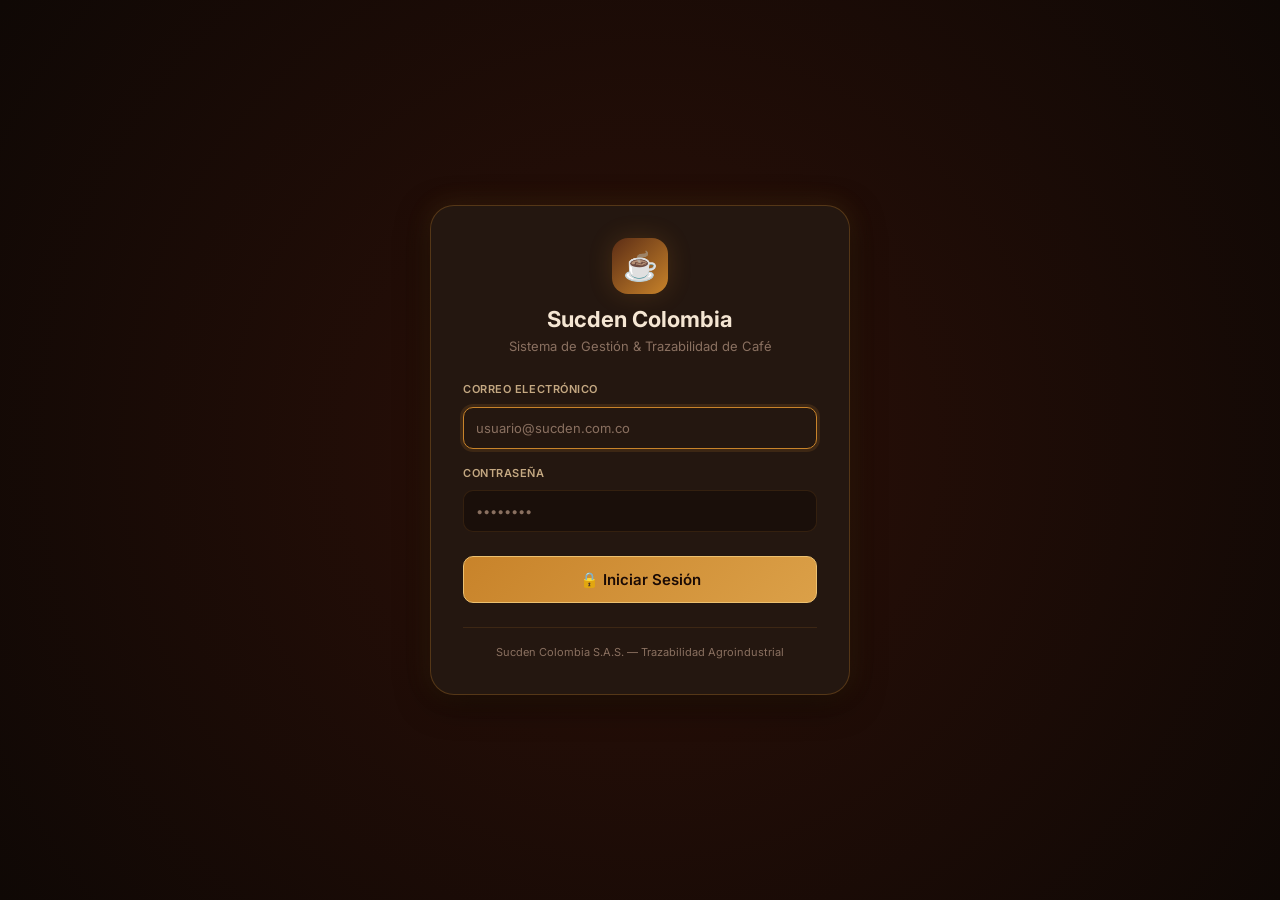
==== app.html @ e95acf9c "Add files via upload" ====
<!DOCTYPE html>
<html lang="es">
<head>
  <meta charset="UTF-8">
  <meta name="viewport" content="width=device-width, initial-scale=1.0">
  <title>Sucden Colombia — Trazabilidad de Café</title>
  <link rel="stylesheet" href="src/styles/main.css">
</head>
<body>

  <div class="app-shell">
    <!-- Sidebar Left -->
    <aside class="sidebar" id="sidebar">
      <div class="sidebar-brand">
        <div class="brand-logo">☕</div>
        <div class="brand-text">
          <div class="brand-name">Sucden</div>
          <div class="brand-sub">Colombia S.A.S.</div>
        </div>
      </div>

      <nav class="sidebar-nav" id="sidebar-nav"></nav>

      <div class="sidebar-footer">
        <div id="sidebar-user"></div>
        <button class="btn btn-outline btn-sm mt-2" style="width:100%;justify-content:center;margin-top:8px" onclick="Auth.logout()">
          🚪 Cerrar Sesión
        </button>
      </div>
    </aside>

    <!-- Main Wrapper -->
    <div class="main-wrapper" id="main-wrapper">
      <!-- Topbar Header -->
      <header class="topbar">
        <button class="topbar-toggle" id="sidebar-toggle" title="Contraer menú">☰</button>

        <div class="page-breadcrumb">
          <span>Sucden Colombia</span>
          <span>/</span>
          <span class="breadcrumb-current" id="breadcrumb-current">Dashboard</span>
        </div>

        <div class="topbar-actions">
          <button class="icon-btn" onclick="Router.navigate('novedades')" title="Novedades">
            ⚠️
          </button>
          <button class="icon-btn" onclick="Modal.open('modal-config-api')" title="Configurar API WebApp">
            ⚙️
          </button>
        </div>
      </header>

      <!-- Page Content Viewport -->
      <main class="page-content" id="page-content">
        <div class="loading-overlay">
          <div class="spinner" style="width:36px;height:36px"></div>
        </div>
      </main>
    </div>
  </div>

  <!-- Modal Configuración API Backend -->
  <div class="modal-backdrop modal-sm" id="modal-config-api">
    <div class="modal">
      <div class="modal-header">
        <h3 class="modal-title">⚙️ URL Backend Google Apps Script</h3>
        <button class="modal-close" onclick="Modal.close('modal-config-api')">✕</button>
      </div>
      <div class="modal-body">
        <p class="fs-xs text-muted mb-4">Ingrese la URL obtenida al desplegar el Web App en Apps Script (Publicar → Implementación web).</p>
        <div class="form-group">
          <label class="form-label" for="api-url-input">URL del WebApp</label>
          <input type="url" id="api-url-input" class="form-control" placeholder="https://script.google.com/macros/s/.../exec">
        </div>
      </div>
      <div class="modal-footer">
        <button class="btn btn-outline" onclick="Modal.close('modal-config-api')">Cancelar</button>
        <button class="btn btn-gold" onclick="saveApiUrl()">Guardar URL</button>
      </div>
    </div>
  </div>

  <!-- Core Scripts -->
  <script src="src/services/api.js"></script>
  <script src="src/services/auth.js"></script>
  <script src="src/utils/formatters.js"></script>
  <script src="src/components/ui.js"></script>
  <script src="src/components/router.js"></script>

  <!-- Page Modules -->
  <script src="src/pages/dashboard.js"></script>
  <script src="src/pages/recepcion.js"></script>
  <script src="src/pages/lotes.js"></script>
  <script src="src/pages/calidad.js"></script>
  <script src="src/pages/produccion.js"></script>
  <script src="src/pages/inventario.js"></script>
  <script src="src/pages/empaque.js"></script>
  <script src="src/pages/despachos.js"></script>
  <script src="src/pages/documentos.js"></script>
  <script src="src/pages/novedades.js"></script>
  <script src="src/pages/reportes.js"></script>
  <script src="src/pages/administracion.js"></script>

  <script>
    // Inicialización del SPA
    document.addEventListener('DOMContentLoaded', () => {
      if (!Auth.requireAuth()) return;

      buildSidebar();
      initSidebarToggle();
      Router.init();

      // Cargar URL API actual
      const input = document.getElementById('api-url-input');
      if (input) input.value = API.BASE_URL;
    });

    function saveApiUrl() {
      const val = document.getElementById('api-url-input').value.trim();
      if (val) {
        API.setBaseUrl(val);
      }
    }
  </script>
</body>
</html>
---- src/styles/main.css ----
/* ============================================================
   main.css — Sucden Colombia · Design System
   Tipografía, variables, reset, layout base
   ============================================================ */

@import url('https://fonts.googleapis.com/css2?family=Inter:wght@300;400;500;600;700;800&display=swap');

/* ── Custom Properties ───────────────────────────────────── */
:root {
  /* Paleta corporativa café */
  --coffee-950:  #1A0A05;
  --coffee-900:  #2C1008;
  --coffee-800:  #3D1A0E;
  --coffee-700:  #5C2D15;
  --coffee-600:  #7A3D1E;
  --coffee-500:  #9B5028;
  --coffee-400:  #C06C38;
  --coffee-300:  #D4884E;
  --coffee-200:  #E8B082;
  --coffee-100:  #F3D5B5;
  --coffee-50:   #FAF0E6;

  --gold-500:    #C8832A;
  --gold-400:    #DBA048;
  --gold-300:    #ECC070;
  --gold-100:    #FBF0D9;

  --cream:       #F5E6D3;
  --cream-dark:  #EDD5BB;

  --olive-700:   #3D4A2D;
  --olive-500:   #5C6E42;
  --olive-300:   #8A9E67;

  /* UI Colors */
  --bg-base:     #0F0805;
  --bg-surface:  #1C120D;
  --bg-card:     #241710;
  --bg-elevated: #2E1E14;
  --bg-input:    #1A0F0A;

  --border-subtle:  rgba(200, 131, 42, 0.15);
  --border-default: rgba(200, 131, 42, 0.3);
  --border-strong:  rgba(200, 131, 42, 0.5);

  --text-primary:   #F5E6D3;
  --text-secondary: #C4A882;
  --text-muted:     #8A7060;
  --text-inverse:   #1A0A05;

  /* Status */
  --success:     #4CAF78;
  --success-bg:  rgba(76, 175, 120, 0.12);
  --warning:     #F5A623;
  --warning-bg:  rgba(245, 166, 35, 0.12);
  --danger:      #E05252;
  --danger-bg:   rgba(224, 82, 82, 0.12);
  --info:        #5BB8E8;
  --info-bg:     rgba(91, 184, 232, 0.12);

  /* Spacing */
  --sp-1: 4px;
  --sp-2: 8px;
  --sp-3: 12px;
  --sp-4: 16px;
  --sp-5: 20px;
  --sp-6: 24px;
  --sp-8: 32px;
  --sp-10: 40px;
  --sp-12: 48px;
  --sp-16: 64px;

  /* Radius */
  --r-sm:  6px;
  --r-md:  10px;
  --r-lg:  16px;
  --r-xl:  24px;
  --r-full: 9999px;

  /* Shadows */
  --shadow-sm:  0 1px 3px rgba(0,0,0,0.4);
  --shadow-md:  0 4px 16px rgba(0,0,0,0.5);
  --shadow-lg:  0 8px 32px rgba(0,0,0,0.6);
  --shadow-glow:0 0 24px rgba(200, 131, 42, 0.2);

  /* Sidebar */
  --sidebar-w:  260px;
  --sidebar-collapsed: 72px;

  /* Transitions */
  --tr-fast:  0.15s ease;
  --tr-base:  0.25s ease;
  --tr-slow:  0.4s ease;

  /* Typography */
  --font-body: 'Inter', -apple-system, BlinkMacSystemFont, sans-serif;
  --font-mono: 'Cascadia Code', 'Fira Code', monospace;

  --text-xs:   11px;
  --text-sm:   13px;
  --text-base: 14px;
  --text-md:   15px;
  --text-lg:   18px;
  --text-xl:   22px;
  --text-2xl:  28px;
  --text-3xl:  36px;
}

/* ── Reset ───────────────────────────────────────────────── */
*, *::before, *::after { box-sizing: border-box; margin: 0; padding: 0; }

html { font-size: 16px; -webkit-font-smoothing: antialiased; scroll-behavior: smooth; }

body {
  font-family: var(--font-body);
  font-size: var(--text-base);
  color: var(--text-primary);
  background: var(--bg-base);
  line-height: 1.6;
  min-height: 100vh;
  overflow-x: hidden;
}

a { color: var(--gold-400); text-decoration: none; transition: color var(--tr-fast); }
a:hover { color: var(--gold-300); }

img, svg { display: block; max-width: 100%; }

button, input, select, textarea { font-family: inherit; font-size: inherit; }

/* ── Scrollbar ───────────────────────────────────────────── */
::-webkit-scrollbar { width: 6px; height: 6px; }
::-webkit-scrollbar-track { background: var(--bg-base); }
::-webkit-scrollbar-thumb { background: var(--coffee-600); border-radius: var(--r-full); }
::-webkit-scrollbar-thumb:hover { background: var(--coffee-500); }

/* ── Layout App Shell ────────────────────────────────────── */
.app-shell {
  display: flex;
  min-height: 100vh;
}

.sidebar {
  width: var(--sidebar-w);
  min-height: 100vh;
  background: var(--bg-surface);
  border-right: 1px solid var(--border-subtle);
  display: flex;
  flex-direction: column;
  position: fixed;
  top: 0; left: 0;
  z-index: 100;
  transition: width var(--tr-base);
  overflow: hidden;
}

.sidebar.collapsed { width: var(--sidebar-collapsed); }

.main-wrapper {
  flex: 1;
  margin-left: var(--sidebar-w);
  min-height: 100vh;
  display: flex;
  flex-direction: column;
  transition: margin-left var(--tr-base);
}

.sidebar.collapsed ~ .main-wrapper,
.main-wrapper.sidebar-collapsed { margin-left: var(--sidebar-collapsed); }

.topbar {
  height: 60px;
  background: var(--bg-surface);
  border-bottom: 1px solid var(--border-subtle);
  display: flex;
  align-items: center;
  padding: 0 var(--sp-6);
  gap: var(--sp-4);
  position: sticky;
  top: 0;
  z-index: 90;
}

.page-content {
  flex: 1;
  padding: var(--sp-6);
  overflow-y: auto;
}

/* ── Sidebar Brand ───────────────────────────────────────── */
.sidebar-brand {
  padding: var(--sp-5) var(--sp-4);
  display: flex;
  align-items: center;
  gap: var(--sp-3);
  border-bottom: 1px solid var(--border-subtle);
  min-height: 72px;
}

.brand-logo {
  width: 40px;
  height: 40px;
  border-radius: var(--r-md);
  background: linear-gradient(135deg, var(--coffee-700), var(--gold-500));
  display: flex;
  align-items: center;
  justify-content: center;
  font-size: 20px;
  flex-shrink: 0;
  box-shadow: var(--shadow-glow);
}

.brand-text { overflow: hidden; white-space: nowrap; }
.brand-name {
  font-weight: 700;
  font-size: var(--text-md);
  color: var(--text-primary);
  line-height: 1.2;
}
.brand-sub {
  font-size: var(--text-xs);
  color: var(--gold-400);
  text-transform: uppercase;
  letter-spacing: 0.08em;
}

/* ── Sidebar Nav ─────────────────────────────────────────── */
.sidebar-nav {
  flex: 1;
  padding: var(--sp-4) 0;
  overflow-y: auto;
}

.nav-group-label {
  font-size: var(--text-xs);
  font-weight: 600;
  text-transform: uppercase;
  letter-spacing: 0.1em;
  color: var(--text-muted);
  padding: var(--sp-5) var(--sp-4) var(--sp-2);
  white-space: nowrap;
  overflow: hidden;
}

.nav-item {
  display: flex;
  align-items: center;
  gap: var(--sp-3);
  padding: var(--sp-3) var(--sp-4);
  margin: 1px var(--sp-2);
  border-radius: var(--r-md);
  color: var(--text-secondary);
  cursor: pointer;
  transition: all var(--tr-fast);
  white-space: nowrap;
  overflow: hidden;
  border: 1px solid transparent;
  font-weight: 500;
}

.nav-item:hover {
  background: var(--bg-elevated);
  color: var(--text-primary);
  border-color: var(--border-subtle);
}

.nav-item.active {
  background: linear-gradient(135deg, var(--coffee-800), var(--coffee-700));
  color: var(--cream);
  border-color: var(--border-default);
  box-shadow: var(--shadow-sm);
}

.nav-item.active .nav-icon { color: var(--gold-300); }

.nav-icon {
  font-size: 18px;
  flex-shrink: 0;
  width: 24px;
  display: flex;
  align-items: center;
  justify-content: center;
}

.nav-label { font-size: var(--text-sm); }
.nav-badge {
  margin-left: auto;
  background: var(--danger);
  color: white;
  font-size: 10px;
  font-weight: 700;
  padding: 2px 6px;
  border-radius: var(--r-full);
  min-width: 18px;
  text-align: center;
}

/* Sidebar footer */
.sidebar-footer {
  padding: var(--sp-4);
  border-top: 1px solid var(--border-subtle);
}

.user-card {
  display: flex;
  align-items: center;
  gap: var(--sp-3);
  padding: var(--sp-3);
  border-radius: var(--r-md);
  background: var(--bg-elevated);
  overflow: hidden;
}

.user-avatar {
  width: 36px;
  height: 36px;
  border-radius: var(--r-full);
  background: linear-gradient(135deg, var(--coffee-600), var(--gold-500));
  display: flex;
  align-items: center;
  justify-content: center;
  font-weight: 700;
  font-size: var(--text-sm);
  color: white;
  flex-shrink: 0;
}

.user-info { overflow: hidden; flex: 1; }
.user-name {
  font-size: var(--text-sm);
  font-weight: 600;
  color: var(--text-primary);
  white-space: nowrap;
  overflow: hidden;
  text-overflow: ellipsis;
}
.user-role {
  font-size: var(--text-xs);
  color: var(--gold-400);
  text-transform: uppercase;
  letter-spacing: 0.05em;
}

/* ── Topbar ──────────────────────────────────────────────── */
.topbar-toggle {
  width: 36px;
  height: 36px;
  border-radius: var(--r-md);
  background: var(--bg-elevated);
  border: 1px solid var(--border-subtle);
  color: var(--text-secondary);
  cursor: pointer;
  display: flex;
  align-items: center;
  justify-content: center;
  font-size: 18px;
  transition: all var(--tr-fast);
  flex-shrink: 0;
}
.topbar-toggle:hover { color: var(--text-primary); border-color: var(--border-default); }

.page-breadcrumb {
  flex: 1;
  display: flex;
  align-items: center;
  gap: var(--sp-2);
  font-size: var(--text-sm);
  color: var(--text-muted);
}
.breadcrumb-current { color: var(--text-primary); font-weight: 600; }

.topbar-actions { display: flex; align-items: center; gap: var(--sp-2); margin-left: auto; }

.icon-btn {
  width: 36px;
  height: 36px;
  border-radius: var(--r-md);
  background: transparent;
  border: 1px solid transparent;
  color: var(--text-secondary);
  cursor: pointer;
  display: flex;
  align-items: center;
  justify-content: center;
  font-size: 18px;
  transition: all var(--tr-fast);
  position: relative;
}
.icon-btn:hover {
  background: var(--bg-elevated);
  border-color: var(--border-subtle);
  color: var(--text-primary);
}
.icon-btn .dot {
  position: absolute;
  top: 6px; right: 6px;
  width: 8px; height: 8px;
  background: var(--danger);
  border-radius: var(--r-full);
  border: 2px solid var(--bg-surface);
}

/* ── Page Header ─────────────────────────────────────────── */
.page-header {
  display: flex;
  align-items: flex-start;
  justify-content: space-between;
  gap: var(--sp-4);
  margin-bottom: var(--sp-6);
}

.page-title-group {}
.page-title {
  font-size: var(--text-xl);
  font-weight: 700;
  color: var(--text-primary);
  line-height: 1.2;
}
.page-subtitle {
  font-size: var(--text-sm);
  color: var(--text-muted);
  margin-top: var(--sp-1);
}

.page-actions { display: flex; gap: var(--sp-2); flex-shrink: 0; }

/* ── Buttons ─────────────────────────────────────────────── */
.btn {
  display: inline-flex;
  align-items: center;
  gap: var(--sp-2);
  padding: var(--sp-2) var(--sp-4);
  border-radius: var(--r-md);
  font-size: var(--text-sm);
  font-weight: 600;
  cursor: pointer;
  border: 1px solid transparent;
  transition: all var(--tr-fast);
  white-space: nowrap;
  line-height: 1.4;
}

.btn-primary {
  background: linear-gradient(135deg, var(--coffee-700), var(--coffee-600));
  color: var(--cream);
  border-color: var(--coffee-500);
}
.btn-primary:hover {
  background: linear-gradient(135deg, var(--coffee-600), var(--coffee-500));
  box-shadow: var(--shadow-glow);
  transform: translateY(-1px);
}

.btn-gold {
  background: linear-gradient(135deg, var(--gold-500), var(--gold-400));
  color: var(--text-inverse);
  border-color: var(--gold-300);
}
.btn-gold:hover {
  background: linear-gradient(135deg, var(--gold-400), var(--gold-300));
  transform: translateY(-1px);
  box-shadow: 0 4px 16px rgba(200,131,42,0.4);
}

.btn-outline {
  background: transparent;
  color: var(--text-secondary);
  border-color: var(--border-default);
}
.btn-outline:hover {
  background: var(--bg-elevated);
  color: var(--text-primary);
  border-color: var(--border-strong);
}

.btn-danger {
  background: var(--danger-bg);
  color: var(--danger);
  border-color: rgba(224,82,82,0.3);
}
.btn-danger:hover {
  background: var(--danger);
  color: white;
}

.btn-success {
  background: var(--success-bg);
  color: var(--success);
  border-color: rgba(76,175,120,0.3);
}
.btn-success:hover { background: var(--success); color: white; }

.btn-sm { padding: 5px var(--sp-3); font-size: var(--text-xs); }
.btn-lg { padding: var(--sp-3) var(--sp-6); font-size: var(--text-md); }

.btn:disabled {
  opacity: 0.5;
  cursor: not-allowed;
  transform: none !important;
}

/* ── Cards ───────────────────────────────────────────────── */
.card {
  background: var(--bg-card);
  border: 1px solid var(--border-subtle);
  border-radius: var(--r-lg);
  overflow: hidden;
}

.card-header {
  display: flex;
  align-items: center;
  justify-content: space-between;
  padding: var(--sp-5) var(--sp-6);
  border-bottom: 1px solid var(--border-subtle);
  gap: var(--sp-3);
}

.card-title {
  font-size: var(--text-md);
  font-weight: 600;
  color: var(--text-primary);
}

.card-subtitle {
  font-size: var(--text-xs);
  color: var(--text-muted);
  margin-top: 2px;
}

.card-body { padding: var(--sp-6); }
.card-body-sm { padding: var(--sp-4); }

/* ── KPI Cards ───────────────────────────────────────────── */
.kpi-grid {
  display: grid;
  grid-template-columns: repeat(auto-fill, minmax(200px, 1fr));
  gap: var(--sp-4);
  margin-bottom: var(--sp-6);
}

.kpi-card {
  background: var(--bg-card);
  border: 1px solid var(--border-subtle);
  border-radius: var(--r-lg);
  padding: var(--sp-5);
  display: flex;
  flex-direction: column;
  gap: var(--sp-3);
  transition: all var(--tr-base);
  cursor: default;
  position: relative;
  overflow: hidden;
}

.kpi-card::before {
  content: '';
  position: absolute;
  top: 0; left: 0; right: 0;
  height: 3px;
  background: linear-gradient(90deg, var(--coffee-600), var(--gold-500));
  opacity: 0;
  transition: opacity var(--tr-base);
}

.kpi-card:hover {
  border-color: var(--border-default);
  transform: translateY(-2px);
  box-shadow: var(--shadow-md);
}

.kpi-card:hover::before { opacity: 1; }

.kpi-header {
  display: flex;
  align-items: center;
  justify-content: space-between;
}

.kpi-icon {
  width: 40px;
  height: 40px;
  border-radius: var(--r-md);
  display: flex;
  align-items: center;
  justify-content: center;
  font-size: 20px;
}

.kpi-icon.coffee  { background: rgba(92,45,21,0.4); }
.kpi-icon.gold    { background: rgba(200,131,42,0.2); }
.kpi-icon.success { background: var(--success-bg); }
.kpi-icon.warning { background: var(--warning-bg); }
.kpi-icon.danger  { background: var(--danger-bg); }
.kpi-icon.info    { background: var(--info-bg); }

.kpi-trend {
  font-size: var(--text-xs);
  font-weight: 600;
  padding: 3px 8px;
  border-radius: var(--r-full);
}
.kpi-trend.up   { background: var(--success-bg); color: var(--success); }
.kpi-trend.down { background: var(--danger-bg);  color: var(--danger); }

.kpi-value {
  font-size: var(--text-2xl);
  font-weight: 800;
  color: var(--text-primary);
  line-height: 1.1;
}

.kpi-value-unit {
  font-size: var(--text-sm);
  font-weight: 400;
  color: var(--text-muted);
  margin-left: 4px;
}

.kpi-label {
  font-size: var(--text-xs);
  color: var(--text-muted);
  font-weight: 500;
  text-transform: uppercase;
  letter-spacing: 0.05em;
}

/* ── Tables ──────────────────────────────────────────────── */
.table-container {
  overflow-x: auto;
  border-radius: var(--r-lg);
  border: 1px solid var(--border-subtle);
  background: var(--bg-card);
}

.table {
  width: 100%;
  border-collapse: collapse;
}

.table thead th {
  background: var(--bg-elevated);
  color: var(--text-muted);
  font-size: var(--text-xs);
  font-weight: 600;
  text-transform: uppercase;
  letter-spacing: 0.08em;
  padding: var(--sp-3) var(--sp-4);
  text-align: left;
  border-bottom: 1px solid var(--border-subtle);
  white-space: nowrap;
}

.table tbody td {
  padding: var(--sp-3) var(--sp-4);
  border-bottom: 1px solid var(--border-subtle);
  font-size: var(--text-sm);
  color: var(--text-secondary);
  vertical-align: middle;
}

.table tbody tr:last-child td { border-bottom: none; }

.table tbody tr:hover td {
  background: var(--bg-elevated);
  color: var(--text-primary);
}

.table tbody td.primary { color: var(--text-primary); font-weight: 500; }
.table tbody td.mono {
  font-family: var(--font-mono);
  font-size: var(--text-xs);
  color: var(--gold-400);
}

/* ── Badges ──────────────────────────────────────────────── */
.badge {
  display: inline-flex;
  align-items: center;
  gap: 4px;
  font-size: 11px;
  font-weight: 600;
  padding: 3px 10px;
  border-radius: var(--r-full);
  text-transform: uppercase;
  letter-spacing: 0.05em;
  white-space: nowrap;
}

.badge::before {
  content: '';
  width: 6px; height: 6px;
  border-radius: 50%;
  background: currentColor;
}

.badge-recibido    { background: var(--info-bg);    color: var(--info);    }
.badge-en_calidad  { background: var(--warning-bg); color: var(--warning); }
.badge-aprobado    { background: var(--success-bg); color: var(--success); }
.badge-rechazado   { background: var(--danger-bg);  color: var(--danger);  }
.badge-bloqueado   { background: rgba(150,0,0,0.2); color: #FF6B6B;        }
.badge-en_proceso  { background: rgba(91,184,232,0.15); color: var(--info); }
.badge-procesado   { background: rgba(92,110,66,0.3);  color: var(--olive-300); }
.badge-empacado    { background: var(--gold-100);   color: var(--coffee-700); }
.badge-despachado  { background: rgba(76,175,120,0.2); color: var(--success); }
.badge-borrador    { background: var(--bg-elevated); color: var(--text-muted); }
.badge-confirmado  { background: var(--success-bg); color: var(--success); }
.badge-cancelado   { background: var(--danger-bg);  color: var(--danger);  }
.badge-pendiente   { background: var(--warning-bg); color: var(--warning); }
.badge-activo      { background: var(--success-bg); color: var(--success); }
.badge-inactivo    { background: var(--bg-elevated); color: var(--text-muted); }

/* ── Forms ───────────────────────────────────────────────── */
.form-grid {
  display: grid;
  grid-template-columns: repeat(auto-fit, minmax(220px, 1fr));
  gap: var(--sp-4);
}

.form-grid-2 { grid-template-columns: 1fr 1fr; }
.form-grid-3 { grid-template-columns: 1fr 1fr 1fr; }

.form-group {
  display: flex;
  flex-direction: column;
  gap: var(--sp-2);
}

.form-group.span-2 { grid-column: span 2; }
.form-group.span-3 { grid-column: span 3; }
.form-group.span-full { grid-column: 1 / -1; }

.form-label {
  font-size: var(--text-xs);
  font-weight: 600;
  color: var(--text-secondary);
  text-transform: uppercase;
  letter-spacing: 0.05em;
}

.form-label .required { color: var(--danger); margin-left: 2px; }

.form-control {
  background: var(--bg-input);
  border: 1px solid var(--border-subtle);
  border-radius: var(--r-md);
  color: var(--text-primary);
  font-size: var(--text-sm);
  padding: var(--sp-3) var(--sp-3);
  transition: all var(--tr-fast);
  width: 100%;
}

.form-control:focus {
  outline: none;
  border-color: var(--gold-500);
  box-shadow: 0 0 0 3px rgba(200, 131, 42, 0.15);
  background: var(--bg-card);
}

.form-control::placeholder { color: var(--text-muted); }

select.form-control {
  cursor: pointer;
  appearance: none;
  background-image: url("data:image/svg+xml,%3Csvg xmlns='http://www.w3.org/2000/svg' width='12' height='8'%3E%3Cpath d='M1 1l5 5 5-5' stroke='%238A7060' stroke-width='1.5' fill='none' stroke-linecap='round'/%3E%3C/svg%3E");
  background-repeat: no-repeat;
  background-position: right 12px center;
  padding-right: 36px;
}

select.form-control option { background: var(--bg-card); }

textarea.form-control { resize: vertical; min-height: 80px; }

.form-hint {
  font-size: var(--text-xs);
  color: var(--text-muted);
}

.form-error {
  font-size: var(--text-xs);
  color: var(--danger);
  display: flex;
  align-items: center;
  gap: var(--sp-1);
}

.form-control.error { border-color: var(--danger); }

.form-computed {
  background: var(--bg-elevated);
  border: 1px solid var(--border-subtle);
  border-radius: var(--r-md);
  padding: var(--sp-3);
  font-size: var(--text-sm);
  color: var(--gold-300);
  font-weight: 600;
  font-family: var(--font-mono);
}

/* ── Search & Filter Bar ─────────────────────────────────── */
.filter-bar {
  display: flex;
  align-items: center;
  gap: var(--sp-3);
  flex-wrap: wrap;
  padding: var(--sp-4) var(--sp-5);
  background: var(--bg-card);
  border: 1px solid var(--border-subtle);
  border-radius: var(--r-lg);
  margin-bottom: var(--sp-4);
}

.search-input {
  flex: 1;
  min-width: 200px;
  position: relative;
}

.search-input input {
  width: 100%;
  padding-left: 36px;
}

.search-icon {
  position: absolute;
  left: 10px;
  top: 50%;
  transform: translateY(-50%);
  color: var(--text-muted);
  font-size: 16px;
  pointer-events: none;
}

/* ── Modals ──────────────────────────────────────────────── */
.modal-backdrop {
  position: fixed;
  inset: 0;
  background: rgba(0, 0, 0, 0.7);
  backdrop-filter: blur(4px);
  z-index: 1000;
  display: flex;
  align-items: center;
  justify-content: center;
  padding: var(--sp-4);
  opacity: 0;
  transition: opacity var(--tr-base);
}

.modal-backdrop.open { opacity: 1; }

.modal {
  background: var(--bg-card);
  border: 1px solid var(--border-default);
  border-radius: var(--r-xl);
  width: 100%;
  max-width: 700px;
  max-height: 90vh;
  display: flex;
  flex-direction: column;
  box-shadow: var(--shadow-lg), var(--shadow-glow);
  transform: translateY(20px) scale(0.97);
  transition: transform var(--tr-base);
}

.modal-backdrop.open .modal { transform: translateY(0) scale(1); }

.modal-header {
  display: flex;
  align-items: center;
  justify-content: space-between;
  padding: var(--sp-5) var(--sp-6);
  border-bottom: 1px solid var(--border-subtle);
}

.modal-title {
  font-size: var(--text-lg);
  font-weight: 700;
  color: var(--text-primary);
}

.modal-close {
  width: 32px;
  height: 32px;
  border-radius: var(--r-md);
  background: var(--bg-elevated);
  border: 1px solid var(--border-subtle);
  color: var(--text-muted);
  cursor: pointer;
  display: flex;
  align-items: center;
  justify-content: center;
  font-size: 18px;
  transition: all var(--tr-fast);
}
.modal-close:hover { color: var(--danger); border-color: var(--danger); }

.modal-body {
  flex: 1;
  padding: var(--sp-6);
  overflow-y: auto;
}

.modal-footer {
  padding: var(--sp-4) var(--sp-6);
  border-top: 1px solid var(--border-subtle);
  display: flex;
  justify-content: flex-end;
  gap: var(--sp-3);
}

.modal-lg .modal { max-width: 900px; }
.modal-xl .modal { max-width: 1200px; }
.modal-sm .modal { max-width: 420px; }

/* ── Toast notifications ─────────────────────────────────── */
.toast-container {
  position: fixed;
  bottom: var(--sp-6);
  right: var(--sp-6);
  z-index: 2000;
  display: flex;
  flex-direction: column;
  gap: var(--sp-2);
  pointer-events: none;
}

.toast {
  display: flex;
  align-items: center;
  gap: var(--sp-3);
  background: var(--bg-elevated);
  border: 1px solid var(--border-default);
  border-radius: var(--r-lg);
  padding: var(--sp-4);
  max-width: 380px;
  box-shadow: var(--shadow-lg);
  pointer-events: all;
  animation: slideInToast 0.3s ease forwards;
}

.toast.removing { animation: slideOutToast 0.3s ease forwards; }

.toast-icon { font-size: 20px; flex-shrink: 0; }
.toast-content { flex: 1; }
.toast-title { font-size: var(--text-sm); font-weight: 600; color: var(--text-primary); }
.toast-msg { font-size: var(--text-xs); color: var(--text-muted); margin-top: 2px; }

.toast.success { border-color: rgba(76,175,120,0.4); }
.toast.error   { border-color: rgba(224,82,82,0.4); }
.toast.warning { border-color: rgba(245,166,35,0.4); }
.toast.info    { border-color: rgba(91,184,232,0.4); }

@keyframes slideInToast {
  from { opacity: 0; transform: translateX(100%); }
  to   { opacity: 1; transform: translateX(0); }
}
@keyframes slideOutToast {
  from { opacity: 1; transform: translateX(0); }
  to   { opacity: 0; transform: translateX(100%); }
}

/* ── Timeline ────────────────────────────────────────────── */
.timeline {
  display: flex;
  flex-direction: column;
  gap: 0;
  padding-left: var(--sp-4);
}

.timeline-item {
  display: flex;
  gap: var(--sp-4);
  padding-bottom: var(--sp-6);
  position: relative;
}

.timeline-item::before {
  content: '';
  position: absolute;
  left: -var(--sp-4);
  top: 32px;
  bottom: 0;
  width: 2px;
  background: var(--border-subtle);
}

.timeline-item:last-child::before { display: none; }

.timeline-dot {
  width: 32px;
  height: 32px;
  border-radius: var(--r-full);
  border: 2px solid var(--border-default);
  background: var(--bg-card);
  display: flex;
  align-items: center;
  justify-content: center;
  font-size: 14px;
  flex-shrink: 0;
  position: relative;
  z-index: 1;
}

.timeline-dot.active { border-color: var(--gold-500); background: var(--coffee-800); }
.timeline-dot.done   { border-color: var(--success);  background: var(--success-bg); }
.timeline-dot.blocked{ border-color: var(--danger);   background: var(--danger-bg);  }

.timeline-content { flex: 1; }
.timeline-title { font-weight: 600; color: var(--text-primary); font-size: var(--text-sm); }
.timeline-date  { font-size: var(--text-xs); color: var(--text-muted); margin-top: 2px; }
.timeline-body  { margin-top: var(--sp-3); }

/* ── Pagination ──────────────────────────────────────────── */
.pagination {
  display: flex;
  align-items: center;
  justify-content: space-between;
  padding: var(--sp-4);
  border-top: 1px solid var(--border-subtle);
}

.pagination-info {
  font-size: var(--text-xs);
  color: var(--text-muted);
}

.pagination-pages {
  display: flex;
  gap: var(--sp-1);
}

.page-btn {
  width: 32px;
  height: 32px;
  border-radius: var(--r-md);
  background: transparent;
  border: 1px solid var(--border-subtle);
  color: var(--text-secondary);
  cursor: pointer;
  font-size: var(--text-xs);
  display: flex;
  align-items: center;
  justify-content: center;
  transition: all var(--tr-fast);
}
.page-btn:hover { background: var(--bg-elevated); color: var(--text-primary); }
.page-btn.active { background: var(--coffee-700); color: var(--cream); border-color: var(--coffee-600); }

/* ── Alerts ──────────────────────────────────────────────── */
.alert {
  display: flex;
  align-items: flex-start;
  gap: var(--sp-3);
  padding: var(--sp-4);
  border-radius: var(--r-md);
  border: 1px solid;
  font-size: var(--text-sm);
  margin-bottom: var(--sp-4);
}

.alert-icon { font-size: 18px; flex-shrink: 0; margin-top: 1px; }
.alert-content { flex: 1; }
.alert-title { font-weight: 600; margin-bottom: 4px; }

.alert-danger  { background: var(--danger-bg);  border-color: rgba(224,82,82,0.3);   color: var(--danger);  }
.alert-warning { background: var(--warning-bg); border-color: rgba(245,166,35,0.3);  color: var(--warning); }
.alert-success { background: var(--success-bg); border-color: rgba(76,175,120,0.3);  color: var(--success); }
.alert-info    { background: var(--info-bg);    border-color: rgba(91,184,232,0.3);  color: var(--info);    }

/* ── Empty state ─────────────────────────────────────────── */
.empty-state {
  display: flex;
  flex-direction: column;
  align-items: center;
  justify-content: center;
  padding: var(--sp-16) var(--sp-8);
  text-align: center;
  gap: var(--sp-4);
}

.empty-icon { font-size: 48px; opacity: 0.4; }
.empty-title { font-size: var(--text-lg); font-weight: 600; color: var(--text-primary); }
.empty-msg { font-size: var(--text-sm); color: var(--text-muted); max-width: 320px; }

/* ── Loading / Spinner ───────────────────────────────────── */
.spinner {
  width: 24px; height: 24px;
  border: 2px solid var(--border-subtle);
  border-top-color: var(--gold-400);
  border-radius: 50%;
  animation: spin 0.7s linear infinite;
}

@keyframes spin { to { transform: rotate(360deg); } }

.loading-overlay {
  position: absolute;
  inset: 0;
  background: rgba(15,8,5,0.7);
  display: flex;
  align-items: center;
  justify-content: center;
  border-radius: inherit;
  z-index: 10;
}

/* ── Section ─────────────────────────────────────────────── */
.section { margin-bottom: var(--sp-8); }
.section-title {
  font-size: var(--text-md);
  font-weight: 600;
  color: var(--text-primary);
  margin-bottom: var(--sp-4);
  display: flex;
  align-items: center;
  gap: var(--sp-2);
}
.section-title::after {
  content: '';
  flex: 1;
  height: 1px;
  background: var(--border-subtle);
}

/* ── Chart placeholder ───────────────────────────────────── */
.chart-container {
  position: relative;
  width: 100%;
}

/* ── Utility ─────────────────────────────────────────────── */
.text-primary   { color: var(--text-primary) !important; }
.text-secondary { color: var(--text-secondary) !important; }
.text-muted     { color: var(--text-muted) !important; }
.text-gold      { color: var(--gold-400) !important; }
.text-success   { color: var(--success) !important; }
.text-danger    { color: var(--danger) !important; }
.text-warning   { color: var(--warning) !important; }

.fw-400 { font-weight: 400; }
.fw-500 { font-weight: 500; }
.fw-600 { font-weight: 600; }
.fw-700 { font-weight: 700; }

.fs-xs { font-size: var(--text-xs); }
.fs-sm { font-size: var(--text-sm); }
.fs-md { font-size: var(--text-md); }

.d-flex { display: flex; }
.align-center { align-items: center; }
.justify-between { justify-content: space-between; }
.gap-2 { gap: var(--sp-2); }
.gap-3 { gap: var(--sp-3); }
.gap-4 { gap: var(--sp-4); }

.mt-2 { margin-top: var(--sp-2); }
.mt-4 { margin-top: var(--sp-4); }
.mt-6 { margin-top: var(--sp-6); }
.mb-4 { margin-bottom: var(--sp-4); }
.mb-6 { margin-bottom: var(--sp-6); }

.p-4 { padding: var(--sp-4); }
.p-6 { padding: var(--sp-6); }

/* ── Responsive ──────────────────────────────────────────── */
@media (max-width: 1024px) {
  .sidebar { width: var(--sidebar-collapsed); }
  .sidebar .brand-text,
  .sidebar .nav-label,
  .sidebar .nav-group-label,
  .sidebar .user-info { display: none; }
  .main-wrapper { margin-left: var(--sidebar-collapsed); }
  .kpi-grid { grid-template-columns: repeat(auto-fill, minmax(160px, 1fr)); }
}

@media (max-width: 768px) {
  .sidebar { transform: translateX(-100%); width: var(--sidebar-w); }
  .sidebar .brand-text,
  .sidebar .nav-label,
  .sidebar .nav-group-label,
  .sidebar .user-info { display: block; }
  .sidebar.mobile-open { transform: translateX(0); }
  .main-wrapper { margin-left: 0; }
  .page-content { padding: var(--sp-4); }
  .form-grid-2, .form-grid-3 { grid-template-columns: 1fr; }
  .kpi-grid { grid-template-columns: 1fr 1fr; }
  .modal { max-width: 100%; border-radius: var(--r-lg); }
}

@media (max-width: 480px) {
  .kpi-grid { grid-template-columns: 1fr; }
  .page-header { flex-direction: column; }
  .filter-bar { flex-direction: column; align-items: stretch; }
}
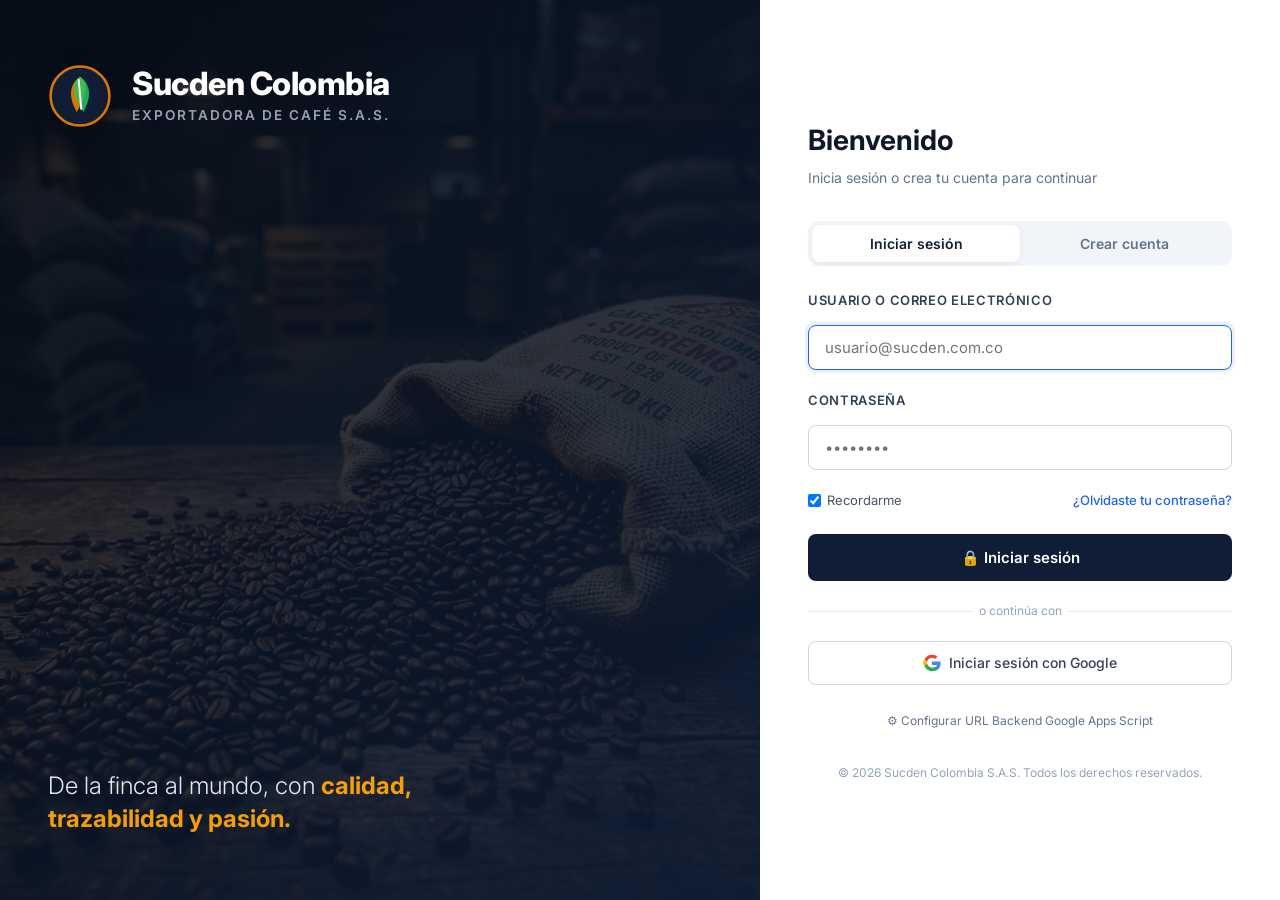
==== commit ecd37cde: "Add files via upload" ====
--- a/app.html
+++ b/app.html
@@ -3,27 +3,32 @@
 <head>
   <meta charset="UTF-8">
   <meta name="viewport" content="width=device-width, initial-scale=1.0">
-  <title>Sucden Colombia — Trazabilidad de Café</title>
+  <title>Sucden Colombia — Sistema de Trazabilidad de Café</title>
   <link rel="stylesheet" href="src/styles/main.css">
 </head>
 <body>
 
   <div class="app-shell">
-    <!-- Sidebar Left -->
+    <!-- Sidebar Left (Dark Corporate Navy) -->
     <aside class="sidebar" id="sidebar">
-      <div class="sidebar-brand">
-        <div class="brand-logo">☕</div>
+      <div class="sidebar-brand" style="display:flex;align-items:center;gap:12px;padding:20px 16px;border-bottom:1px solid rgba(255,255,255,0.08)">
+        <svg width="40" height="40" viewBox="0 0 100 100" fill="none" xmlns="http://www.w3.org/2000/svg">
+          <circle cx="50" cy="50" r="46" fill="#0F1E36" stroke="#D97706" stroke-width="4"/>
+          <path d="M50 20C35 30 30 50 45 75C60 50 65 30 50 20Z" fill="#D97706"/>
+          <path d="M50 20C65 30 70 50 55 75C40 50 35 30 50 20Z" fill="#22C55E" opacity="0.85"/>
+          <path d="M48 25L52 70" stroke="#FFFFFF" stroke-width="3" stroke-linecap="round"/>
+        </svg>
         <div class="brand-text">
-          <div class="brand-name">Sucden</div>
-          <div class="brand-sub">Colombia S.A.S.</div>
+          <div class="brand-name" style="font-weight:800;font-size:16px;color:#FFFFFF;letter-spacing:-0.3px">SUCDEN</div>
+          <div class="brand-sub" style="font-size:10px;color:#94A3B8;letter-spacing:1.5px;font-weight:600">COLOMBIA S.A.S.</div>
         </div>
       </div>
 
       <nav class="sidebar-nav" id="sidebar-nav"></nav>
 
-      <div class="sidebar-footer">
+      <div class="sidebar-footer" style="padding:16px;border-top:1px solid rgba(255,255,255,0.08)">
         <div id="sidebar-user"></div>
-        <button class="btn btn-outline btn-sm mt-2" style="width:100%;justify-content:center;margin-top:8px" onclick="Auth.logout()">
+        <button class="btn btn-outline btn-sm mt-2" style="width:100%;justify-content:center;margin-top:10px;color:#E2E8F0;border-color:rgba(255,255,255,0.2)" onclick="Auth.logout()">
           🚪 Cerrar Sesión
         </button>
       </div>
@@ -31,28 +36,30 @@
 
     <!-- Main Wrapper -->
     <div class="main-wrapper" id="main-wrapper">
-      <!-- Topbar Header -->
-      <header class="topbar">
-        <button class="topbar-toggle" id="sidebar-toggle" title="Contraer menú">☰</button>
-
-        <div class="page-breadcrumb">
-          <span>Sucden Colombia</span>
-          <span>/</span>
-          <span class="breadcrumb-current" id="breadcrumb-current">Dashboard</span>
+      <!-- Topbar Header (Clean White) -->
+      <header class="topbar" style="background:#FFFFFF;border-bottom:1px solid #E2E8F0;padding:0 24px;display:flex;align-items:center;justify-content:space-between;height:64px">
+        <div style="display:flex;align-items:center;gap:16px">
+          <button class="topbar-toggle" id="sidebar-toggle" title="Contraer menú" style="background:none;border:none;font-size:20px;color:#334155;cursor:pointer">☰</button>
+          
+          <div class="page-breadcrumb" style="font-size:14px;color:#64748B;display:flex;align-items:center;gap:8px">
+            <span style="font-weight:600;color:#0F172A">Sucden Colombia</span>
+            <span>/</span>
+            <span class="breadcrumb-current" id="breadcrumb-current" style="color:#2563EB;font-weight:600">Dashboard</span>
+          </div>
         </div>
 
-        <div class="topbar-actions">
-          <button class="icon-btn" onclick="Router.navigate('novedades')" title="Novedades">
-            ⚠️
+        <div class="topbar-actions" style="display:flex;align-items:center;gap:12px">
+          <button class="icon-btn" onclick="Router.navigate('novedades')" title="Novedades" style="background:#F1F5F9;border:1px solid #E2E8F0;border-radius:8px;padding:8px 12px;cursor:pointer">
+            ⚠️ Novedades
           </button>
-          <button class="icon-btn" onclick="Modal.open('modal-config-api')" title="Configurar API WebApp">
-            ⚙️
+          <button class="icon-btn" onclick="Modal.open('modal-config-api')" title="Configurar API WebApp" style="background:#F1F5F9;border:1px solid #E2E8F0;border-radius:8px;padding:8px 12px;cursor:pointer">
+            ⚙️ API Config
           </button>
         </div>
       </header>
 
       <!-- Page Content Viewport -->
-      <main class="page-content" id="page-content">
+      <main class="page-content" id="page-content" style="background:#F8FAFC;padding:24px">
         <div class="loading-overlay">
           <div class="spinner" style="width:36px;height:36px"></div>
         </div>
@@ -68,7 +75,7 @@
         <button class="modal-close" onclick="Modal.close('modal-config-api')">✕</button>
       </div>
       <div class="modal-body">
-        <p class="fs-xs text-muted mb-4">Ingrese la URL obtenida al desplegar el Web App en Apps Script (Publicar → Implementación web).</p>
+        <p class="fs-xs text-muted mb-4">Ingrese la URL obtenida al desplegar el Web App en Apps Script.</p>
         <div class="form-group">
           <label class="form-label" for="api-url-input">URL del WebApp</label>
           <input type="url" id="api-url-input" class="form-control" placeholder="https://script.google.com/macros/s/.../exec">
@@ -103,7 +110,6 @@
   <script src="src/pages/administracion.js"></script>
 
   <script>
-    // Inicialización del SPA
     document.addEventListener('DOMContentLoaded', () => {
       if (!Auth.requireAuth()) return;
 
@@ -111,7 +117,6 @@
       initSidebarToggle();
       Router.init();
 
-      // Cargar URL API actual
       const input = document.getElementById('api-url-input');
       if (input) input.value = API.BASE_URL;
     });
--- a/src/styles/main.css
+++ b/src/styles/main.css
@@ -7,56 +7,51 @@
 
 /* ── Custom Properties ───────────────────────────────────── */
 :root {
-  /* Paleta corporativa café */
-  --coffee-950:  #1A0A05;
-  --coffee-900:  #2C1008;
-  --coffee-800:  #3D1A0E;
-  --coffee-700:  #5C2D15;
-  --coffee-600:  #7A3D1E;
-  --coffee-500:  #9B5028;
-  --coffee-400:  #C06C38;
-  --coffee-300:  #D4884E;
-  --coffee-200:  #E8B082;
-  --coffee-100:  #F3D5B5;
-  --coffee-50:   #FAF0E6;
-
-  --gold-500:    #C8832A;
-  --gold-400:    #DBA048;
-  --gold-300:    #ECC070;
-  --gold-100:    #FBF0D9;
-
-  --cream:       #F5E6D3;
-  --cream-dark:  #EDD5BB;
-
-  --olive-700:   #3D4A2D;
-  --olive-500:   #5C6E42;
-  --olive-300:   #8A9E67;
+  /* Paleta corporativa Sucden Colombia (Blanco, Azul Marino y Gris Claro) */
+  --blue-950:  #070E1A;
+  --blue-900:  #0F1E36;
+  --blue-800:  #162A45;
+  --blue-700:  #1E3B62;
+  --blue-600:  #2B5487;
+  --blue-500:  #3A71B2;
+  --blue-400:  #5B8FD4;
+  --blue-100:  #EBF3FC;
+  --blue-50:   #F0F6FF;
+
+  --gold-500:  #D97706;
+  --gold-400:  #F59E0B;
+  --gold-100:  #FEF3C7;
+
+  --green-700: #15803D;
+  --green-600: #16A34A;
+  --green-500: #22C55E;
+  --green-100: #DCFCE7;
 
   /* UI Colors */
-  --bg-base:     #0F0805;
-  --bg-surface:  #1C120D;
-  --bg-card:     #241710;
-  --bg-elevated: #2E1E14;
-  --bg-input:    #1A0F0A;
-
-  --border-subtle:  rgba(200, 131, 42, 0.15);
-  --border-default: rgba(200, 131, 42, 0.3);
-  --border-strong:  rgba(200, 131, 42, 0.5);
-
-  --text-primary:   #F5E6D3;
-  --text-secondary: #C4A882;
-  --text-muted:     #8A7060;
-  --text-inverse:   #1A0A05;
+  --bg-base:     #F8FAFC;
+  --bg-surface:  #FFFFFF;
+  --bg-card:     #FFFFFF;
+  --bg-elevated: #F1F5F9;
+  --bg-input:    #FFFFFF;
+
+  --border-subtle:  #E2E8F0;
+  --border-default: #CBD5E1;
+  --border-strong:  #94A3B8;
+
+  --text-primary:   #0F172A;
+  --text-secondary: #334155;
+  --text-muted:     #64748B;
+  --text-inverse:   #FFFFFF;
 
   /* Status */
-  --success:     #4CAF78;
-  --success-bg:  rgba(76, 175, 120, 0.12);
-  --warning:     #F5A623;
-  --warning-bg:  rgba(245, 166, 35, 0.12);
-  --danger:      #E05252;
-  --danger-bg:   rgba(224, 82, 82, 0.12);
-  --info:        #5BB8E8;
-  --info-bg:     rgba(91, 184, 232, 0.12);
+  --success:     #16A34A;
+  --success-bg:  #DCFCE7;
+  --warning:     #D97706;
+  --warning-bg:  #FEF3C7;
+  --danger:      #DC2626;
+  --danger-bg:   #FEE2E2;
+  --info:        #2563EB;
+  --info-bg:     #DBEAFE;
 
   /* Spacing */
   --sp-1: 4px;
@@ -78,10 +73,10 @@
   --r-full: 9999px;
 
   /* Shadows */
-  --shadow-sm:  0 1px 3px rgba(0,0,0,0.4);
-  --shadow-md:  0 4px 16px rgba(0,0,0,0.5);
-  --shadow-lg:  0 8px 32px rgba(0,0,0,0.6);
-  --shadow-glow:0 0 24px rgba(200, 131, 42, 0.2);
+  --shadow-sm:  0 1px 2px rgba(0,0,0,0.05);
+  --shadow-md:  0 4px 12px rgba(0,0,0,0.08);
+  --shadow-lg:  0 10px 25px rgba(0,0,0,0.1);
+  --shadow-glow:0 0 20px rgba(37, 99, 235, 0.15);
 
   /* Sidebar */
   --sidebar-w:  260px;
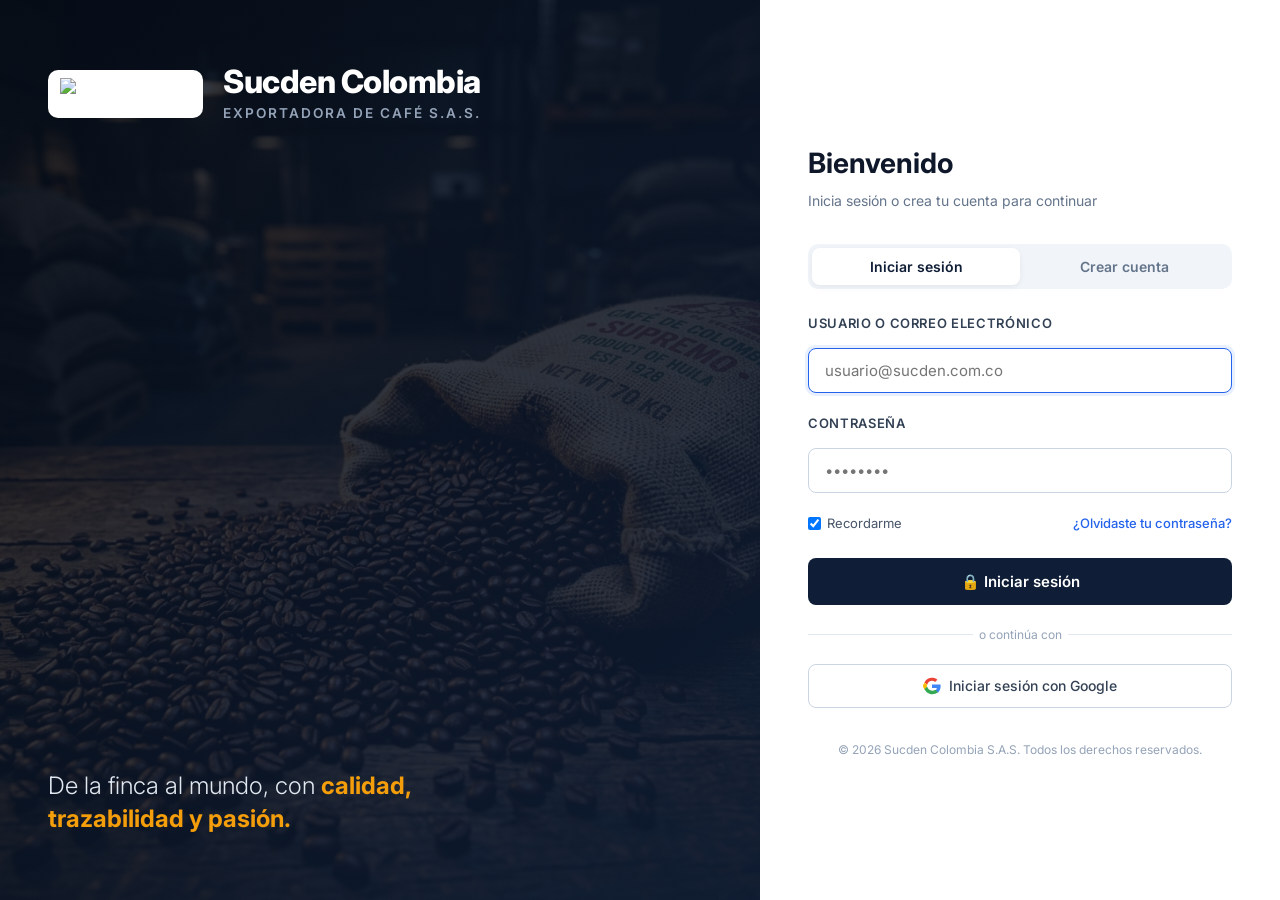
==== commit ae0f0c7d: "app.html" ====
--- a/app.html
+++ b/app.html
@@ -5,21 +5,46 @@
   <meta name="viewport" content="width=device-width, initial-scale=1.0">
   <title>Sucden Colombia — Sistema de Trazabilidad de Café</title>
   <link rel="stylesheet" href="src/styles/main.css">
+  <style>
+    .topbar-btn {
+      display: inline-flex;
+      align-items: center;
+      gap: 6px;
+      padding: 6px 12px;
+      font-size: 13px;
+      font-weight: 500;
+      color: #334155;
+      background: #F1F5F9;
+      border: 1px solid #CBD5E1;
+      border-radius: 8px;
+      cursor: pointer;
+      transition: all 0.2s ease;
+      white-space: nowrap;
+    }
+    .topbar-btn:hover {
+      background: #E2E8F0;
+      color: #0F172A;
+    }
+    .topbar-btn-logout {
+      background: #FEE2E2;
+      color: #991B1B;
+      border-color: #FCA5A5;
+    }
+    .topbar-btn-logout:hover {
+      background: #FCA5A5;
+      color: #7F1D1D;
+    }
+  </style>
 </head>
 <body>
 
   <div class="app-shell">
     <!-- Sidebar Left (Dark Corporate Navy) -->
     <aside class="sidebar" id="sidebar">
-      <div class="sidebar-brand" style="display:flex;align-items:center;gap:12px;padding:20px 16px;border-bottom:1px solid rgba(255,255,255,0.08)">
-        <svg width="40" height="40" viewBox="0 0 100 100" fill="none" xmlns="http://www.w3.org/2000/svg">
-          <circle cx="50" cy="50" r="46" fill="#0F1E36" stroke="#D97706" stroke-width="4"/>
-          <path d="M50 20C35 30 30 50 45 75C60 50 65 30 50 20Z" fill="#D97706"/>
-          <path d="M50 20C65 30 70 50 55 75C40 50 35 30 50 20Z" fill="#22C55E" opacity="0.85"/>
-          <path d="M48 25L52 70" stroke="#FFFFFF" stroke-width="3" stroke-linecap="round"/>
-        </svg>
+      <div class="sidebar-brand" style="display:flex;align-items:center;gap:12px;padding:16px;border-bottom:1px solid rgba(255,255,255,0.08)">
+        <img src="src/assets/logo-sucden.png" alt="Sucden Colombia" style="height:32px;width:auto;background:#FFFFFF;padding:5px 8px;border-radius:8px">
         <div class="brand-text">
-          <div class="brand-name" style="font-weight:800;font-size:16px;color:#FFFFFF;letter-spacing:-0.3px">SUCDEN</div>
+          <div class="brand-name" style="font-weight:800;font-size:14px;color:#FFFFFF;letter-spacing:-0.3px">SUCDEN</div>
           <div class="brand-sub" style="font-size:10px;color:#94A3B8;letter-spacing:1.5px;font-weight:600">COLOMBIA S.A.S.</div>
         </div>
       </div>
@@ -48,18 +73,22 @@
           </div>
         </div>
 
-        <div class="topbar-actions" style="display:flex;align-items:center;gap:12px">
-          <button class="icon-btn" onclick="Router.navigate('novedades')" title="Novedades" style="background:#F1F5F9;border:1px solid #E2E8F0;border-radius:8px;padding:8px 12px;cursor:pointer">
+        <div class="topbar-actions" style="display:flex;align-items:center;gap:16px">
+          <div id="topbar-greeting" style="font-size:13px;color:#334155;text-align:right;line-height:1.3"></div>
+          <button class="topbar-btn" onclick="Router.navigate('novedades')" title="Novedades">
             ⚠️ Novedades
           </button>
-          <button class="icon-btn" onclick="Modal.open('modal-config-api')" title="Configurar API WebApp" style="background:#F1F5F9;border:1px solid #E2E8F0;border-radius:8px;padding:8px 12px;cursor:pointer">
+          <button class="topbar-btn" onclick="Modal.open('modal-config-api')" title="Configurar API WebApp">
             ⚙️ API Config
+          </button>
+          <button class="topbar-btn topbar-btn-logout" onclick="Auth.logout()" title="Cerrar Sesión">
+            🚪 Salir
           </button>
         </div>
       </header>
 
       <!-- Page Content Viewport -->
-      <main class="page-content" id="page-content" style="background:#F8FAFC;padding:24px">
+      <main class="page-content" id="page-content" style="background:#F8FAFC;padding:24px;min-height:calc(100vh - 64px)">
         <div class="loading-overlay">
           <div class="spinner" style="width:36px;height:36px"></div>
         </div>
@@ -110,15 +139,40 @@
   <script src="src/pages/administracion.js"></script>
 
   <script>
+    function saludoSegunHora() {
+      const h = new Date().getHours();
+      if (h >= 5 && h < 12) return 'Buenos días';
+      if (h >= 12 && h < 19) return 'Buenas tardes';
+      return 'Buenas noches';
+    }
+
+    function renderTopbarGreeting() {
+      const el = document.getElementById('topbar-greeting');
+      const user = Auth.getUser();
+      if (!el || !user) return;
+      const nombre = user.nombre || user.email;
+      el.innerHTML = `
+        <div style="font-weight:600;color:#0F172A">${saludoSegunHora()}, ${nombre}</div>
+        <div style="font-size:11px;color:#94A3B8">${user.rol}</div>
+      `;
+    }
+
     document.addEventListener('DOMContentLoaded', () => {
       if (!Auth.requireAuth()) return;
 
       buildSidebar();
       initSidebarToggle();
+      renderTopbarGreeting();
       Router.init();
 
       const input = document.getElementById('api-url-input');
       if (input) input.value = API.BASE_URL;
+
+      const user = Auth.getUser();
+      if (user && !sessionStorage.getItem('sucden_welcomed')) {
+        Toast.info(`${saludoSegunHora()}, ${user.nombre || user.email}`, 'Bienvenido a la App de Sucden Colombia ☕');
+        sessionStorage.setItem('sucden_welcomed', '1');
+      }
     });
 
     function saveApiUrl() {
--- a/src/styles/main.css
+++ b/src/styles/main.css
@@ -840,10 +840,11 @@
   justify-content: center;
   padding: var(--sp-4);
   opacity: 0;
+  pointer-events: none;
   transition: opacity var(--tr-base);
 }
 
-.modal-backdrop.open { opacity: 1; }
+.modal-backdrop.open { opacity: 1; pointer-events: auto; }
 
 .modal {
   background: var(--bg-card);
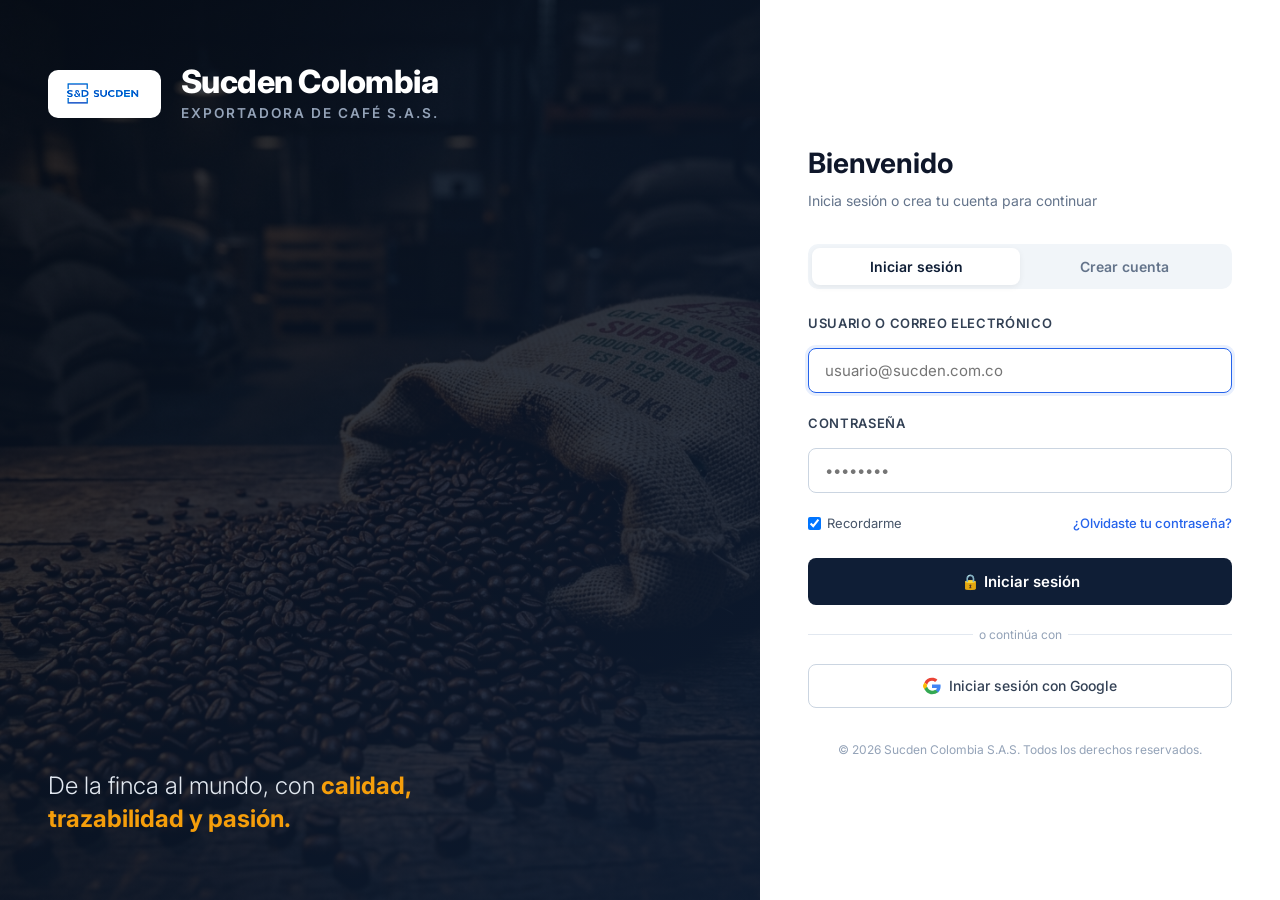
==== commit 1510a701: "app.html" ====
--- a/app.html
+++ b/app.html
@@ -41,12 +41,8 @@
   <div class="app-shell">
     <!-- Sidebar Left (Dark Corporate Navy) -->
     <aside class="sidebar" id="sidebar">
-      <div class="sidebar-brand" style="display:flex;align-items:center;gap:12px;padding:16px;border-bottom:1px solid rgba(255,255,255,0.08)">
-        <img src="src/assets/logo-sucden.png" alt="Sucden Colombia" style="height:32px;width:auto;background:#FFFFFF;padding:5px 8px;border-radius:8px">
-        <div class="brand-text">
-          <div class="brand-name" style="font-weight:800;font-size:14px;color:#FFFFFF;letter-spacing:-0.3px">SUCDEN</div>
-          <div class="brand-sub" style="font-size:10px;color:#94A3B8;letter-spacing:1.5px;font-weight:600">COLOMBIA S.A.S.</div>
-        </div>
+      <div class="sidebar-brand" style="display:flex;align-items:center;justify-content:center;padding:20px 16px;border-bottom:1px solid rgba(255,255,255,0.08)">
+        <img src="src/assets/logo-sucden.png" alt="Sucden Colombia" class="sidebar-logo">
       </div>
 
       <nav class="sidebar-nav" id="sidebar-nav"></nav>
@@ -73,16 +69,16 @@
           </div>
         </div>
 
-        <div class="topbar-actions" style="display:flex;align-items:center;gap:16px">
-          <div id="topbar-greeting" style="font-size:13px;color:#334155;text-align:right;line-height:1.3"></div>
+        <div class="topbar-actions" style="display:flex;align-items:center;gap:16px;flex-wrap:nowrap">
+          <div id="topbar-greeting" class="topbar-greeting"></div>
           <button class="topbar-btn" onclick="Router.navigate('novedades')" title="Novedades">
-            ⚠️ Novedades
+            ⚠️<span class="topbar-btn-label"> Novedades</span>
           </button>
           <button class="topbar-btn" onclick="Modal.open('modal-config-api')" title="Configurar API WebApp">
-            ⚙️ API Config
+            ⚙️<span class="topbar-btn-label"> API Config</span>
           </button>
           <button class="topbar-btn topbar-btn-logout" onclick="Auth.logout()" title="Cerrar Sesión">
-            🚪 Salir
+            🚪<span class="topbar-btn-label"> Salir</span>
           </button>
         </div>
       </header>
